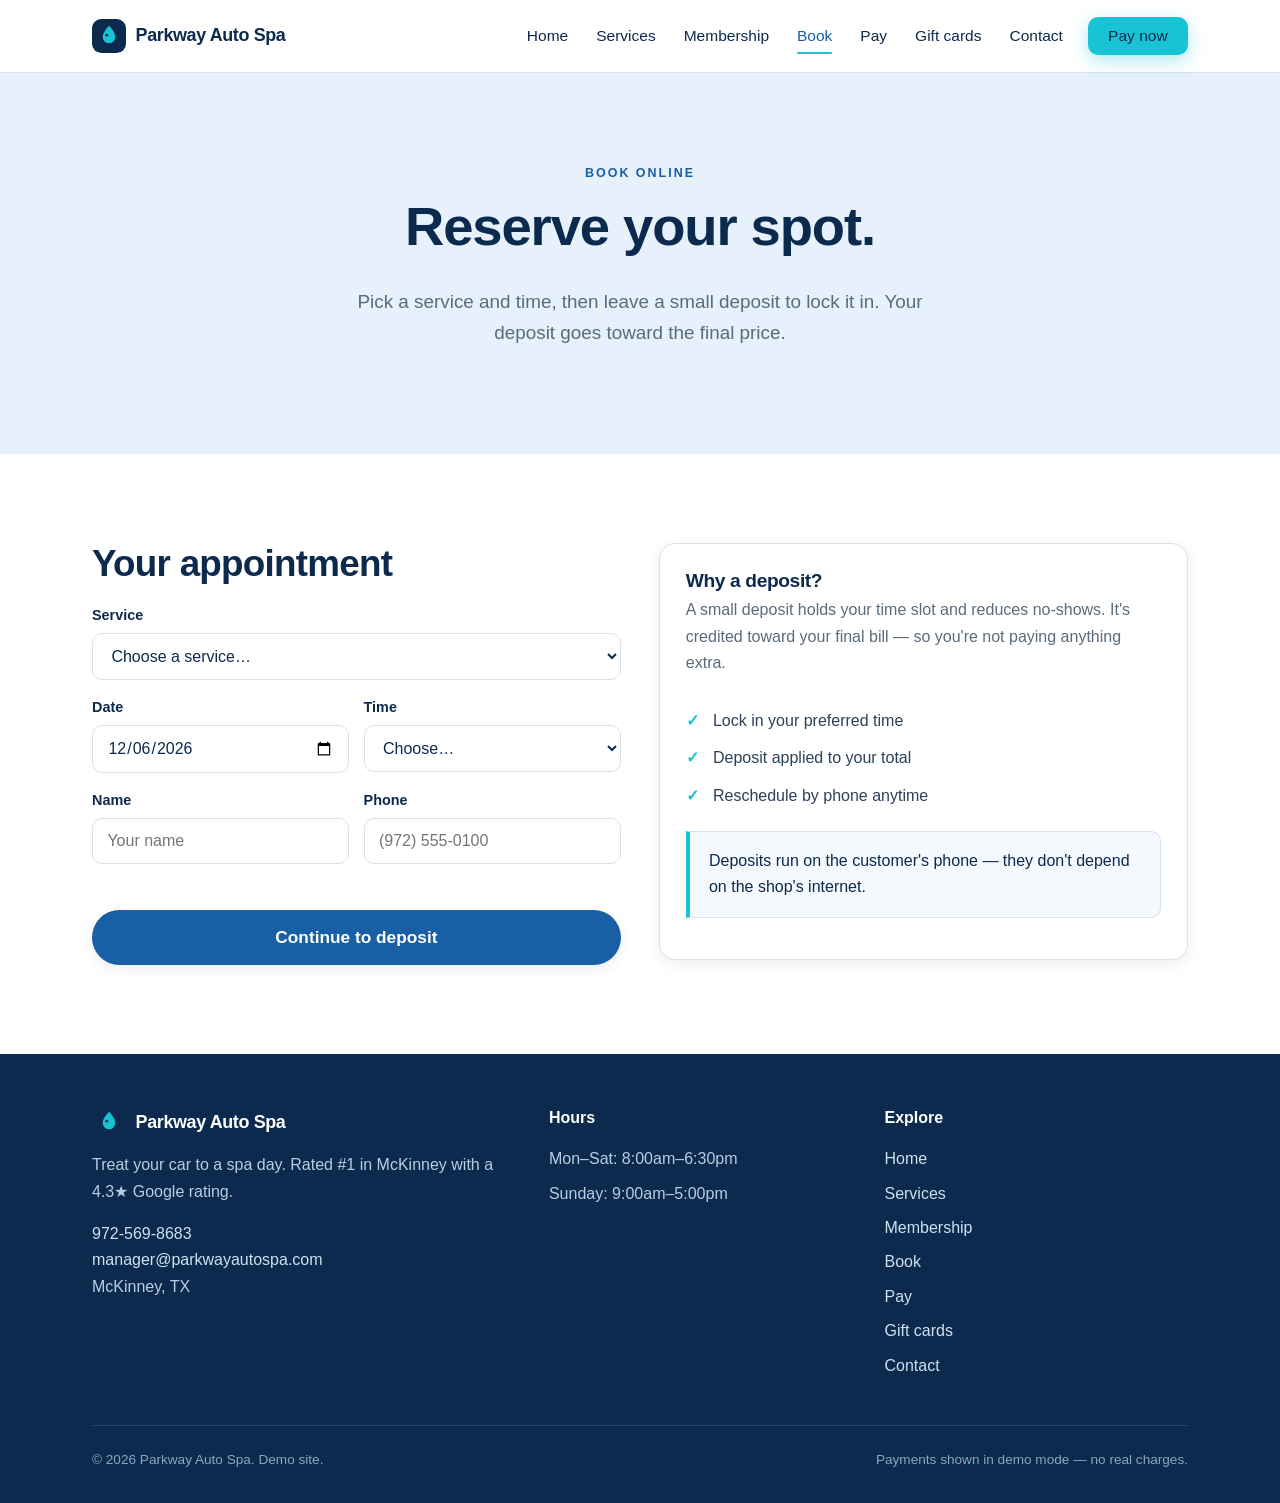
==== book.html @ 6ee26df0 "feat: membership and booking pages with shared demo checkout modal" ====
<!doctype html>
<html lang="en">
<head>
<meta charset="utf-8">
<meta name="viewport" content="width=device-width, initial-scale=1">
<title>Book a Wash — Parkway Auto Spa</title>
<meta name="description" content="Book a wash or detail at Parkway Auto Spa in McKinney, TX. Reserve your time and leave a quick deposit to lock it in.">
<link rel="stylesheet" href="css/styles.css">
</head>
<body>
<div id="site-header"></div>

<main>
  <section class="section section--tint">
    <div class="wrap center">
      <p class="eyebrow">Book online</p>
      <h1>Reserve your spot.</h1>
      <p class="lead">Pick a service and time, then leave a small deposit to lock it in. Your deposit goes toward the final price.</p>
    </div>
  </section>

  <section class="section">
    <div class="wrap split">
      <div>
        <h2>Your appointment</h2>
        <form id="book-form" novalidate>
          <div class="field">
            <label for="bk-service">Service</label>
            <select id="bk-service">
              <option value="">Choose a service&hellip;</option>
              <option value="Exterior wash" data-deposit="10">Exterior wash — from $8</option>
              <option value="Full-service wash" data-deposit="10">Full-service wash — from $26</option>
              <option value="Detailing" data-deposit="25">Detailing — from $150</option>
              <option value="Hand wash &amp; wax" data-deposit="15">Hand wash &amp; wax</option>
              <option value="Ceramic clear coat" data-deposit="25">Ceramic clear coat</option>
            </select>
          </div>
          <div class="field-row">
            <div class="field">
              <label for="bk-date">Date</label>
              <input type="date" id="bk-date">
            </div>
            <div class="field">
              <label for="bk-time">Time</label>
              <select id="bk-time">
                <option value="">Choose&hellip;</option>
                <option>8:00 AM</option><option>9:00 AM</option><option>10:00 AM</option>
                <option>11:00 AM</option><option>12:00 PM</option><option>1:00 PM</option>
                <option>2:00 PM</option><option>3:00 PM</option><option>4:00 PM</option>
                <option>5:00 PM</option>
              </select>
            </div>
          </div>
          <div class="field-row">
            <div class="field"><label for="bk-name">Name</label><input id="bk-name" autocomplete="name" placeholder="Your name"></div>
            <div class="field"><label for="bk-phone">Phone</label><input id="bk-phone" inputmode="tel" autocomplete="tel" placeholder="(972) 555-0100"></div>
          </div>
          <p class="bk-error" style="color:#c0392b;min-height:1.2em;font-size:.9rem;margin:.2rem 0 .6rem"></p>
          <button type="submit" class="btn btn-primary btn-lg btn-block">Continue to deposit</button>
        </form>
      </div>

      <div class="card">
        <h3>Why a deposit?</h3>
        <p class="muted">A small deposit holds your time slot and reduces no-shows. It's credited toward your final bill — so you're not paying anything extra.</p>
        <ul>
          <li>Lock in your preferred time</li>
          <li>Deposit applied to your total</li>
          <li>Reschedule by phone anytime</li>
        </ul>
        <div class="notice">Deposits run on the customer's phone — they don't depend on the shop's internet.</div>
      </div>
    </div>
  </section>
</main>

<div id="site-footer"></div>
<script src="js/main.js"></script>
<script src="js/checkout.js"></script>
<script>
  (function () {
    var form = document.getElementById("book-form");
    var date = document.getElementById("bk-date");
    var err = form.querySelector(".bk-error");
    var today = new Date().toISOString().split("T")[0];
    date.min = today; date.value = today;

    form.addEventListener("submit", function (e) {
      e.preventDefault();
      err.textContent = "";
      var svc = document.getElementById("bk-service");
      var time = document.getElementById("bk-time").value;
      var name = document.getElementById("bk-name").value.trim();
      var phone = document.getElementById("bk-phone").value.trim();
      if (!svc.value) { err.textContent = "Please choose a service."; return; }
      if (!date.value) { err.textContent = "Please choose a date."; return; }
      if (!time) { err.textContent = "Please choose a time."; return; }
      if (!name) { err.textContent = "Please enter your name."; return; }
      if (!phone) { err.textContent = "Please enter a phone number."; return; }
      var deposit = parseFloat(svc.options[svc.selectedIndex].getAttribute("data-deposit")) || 10;
      PayKit.openCheckout({
        label: "Deposit — " + svc.value + ", " + date.value + " at " + time,
        amount: deposit,
        mode: "deposit"
      });
    });
  })();
</script>
</body>
</html>
---- css/styles.css ----
/* Parkway Auto Spa — "Premium Spa" design system
   Self-contained, offline-first. System fonts only (no web-font CDN). */

:root {
  --navy: #0C2A4D;
  --navy-700: #123a63;
  --blue: #185FA5;
  --blue-600: #1f6fbd;
  --cyan: #19C3D6;
  --cyan-200: #8fe3ee;
  --surface: #F5F8FC;
  --tint: #E6F1FB;
  --white: #FFFFFF;
  --ink: #0C2A4D;
  --muted: #5A6B7B;
  --line: #D8E2EE;
  --gold: #F3B73E;

  --radius: 16px;
  --radius-sm: 10px;
  --radius-pill: 999px;
  --maxw: 1140px;
  --font: -apple-system, BlinkMacSystemFont, "Segoe UI", Roboto, Helvetica, Arial, "Apple Color Emoji", sans-serif;
  --shadow: 0 10px 30px rgba(12, 42, 77, .10);
  --shadow-sm: 0 4px 14px rgba(12, 42, 77, .08);
  --shadow-lg: 0 24px 60px rgba(12, 42, 77, .18);
}

* { box-sizing: border-box; }

html { scroll-behavior: smooth; }

body {
  margin: 0;
  font-family: var(--font);
  color: var(--ink);
  background: var(--white);
  line-height: 1.65;
  -webkit-font-smoothing: antialiased;
}

img { max-width: 100%; display: block; }

a { color: var(--blue); text-decoration: none; }
a:hover { text-decoration: underline; }

h1, h2, h3 { line-height: 1.15; color: var(--navy); margin: 0 0 .5em; font-weight: 700; letter-spacing: -.02em; }
h1 { font-size: clamp(2.1rem, 5vw, 3.4rem); }
h2 { font-size: clamp(1.6rem, 3.2vw, 2.3rem); }
h3 { font-size: 1.2rem; }
p { margin: 0 0 1rem; }

.wrap { max-width: var(--maxw); margin: 0 auto; padding: 0 22px; }
.section { padding: clamp(3rem, 7vw, 6rem) 0; }
.section--tint { background: var(--tint); }
.section--surface { background: var(--surface); }
.section--navy { background: var(--navy); color: #dce8f5; }
.section--navy h1, .section--navy h2, .section--navy h3 { color: #fff; }
.center { text-align: center; }
.lead { font-size: 1.18rem; color: var(--muted); max-width: 620px; }
.center .lead { margin-left: auto; margin-right: auto; }
.eyebrow { text-transform: uppercase; letter-spacing: .16em; font-size: .78rem; font-weight: 700; color: var(--blue); margin-bottom: .8rem; }
.muted { color: var(--muted); }

/* ---- buttons ---- */
.btn {
  display: inline-flex; align-items: center; gap: .5rem;
  padding: .85rem 1.5rem; border-radius: var(--radius-pill);
  font-weight: 600; font-size: 1rem; border: 2px solid transparent;
  cursor: pointer; transition: transform .12s ease, box-shadow .12s ease, background .12s ease;
  text-decoration: none; line-height: 1; font-family: inherit;
}
.btn:hover { text-decoration: none; transform: translateY(-2px); }
.btn:active { transform: translateY(0); }
.btn-primary { background: var(--blue); color: #fff; box-shadow: var(--shadow-sm); }
.btn-primary:hover { background: var(--blue-600); }
.btn-accent { background: var(--cyan); color: var(--navy); box-shadow: 0 6px 18px rgba(25,195,214,.35); }
.btn-accent:hover { background: #2fd0e2; }
.btn-ghost { background: transparent; color: var(--navy); border-color: var(--line); }
.btn-ghost:hover { border-color: var(--blue); color: var(--blue); }
.section--navy .btn-ghost, .hero .btn-ghost { color: #fff; border-color: rgba(255,255,255,.4); }
.section--navy .btn-ghost:hover, .hero .btn-ghost:hover { border-color: #fff; color: #fff; background: rgba(255,255,255,.08); }
.btn-lg { padding: 1.05rem 2rem; font-size: 1.08rem; }
.btn-block { width: 100%; justify-content: center; }

/* ---- header / nav ---- */
.site-header {
  position: sticky; top: 0; z-index: 50;
  background: rgba(255,255,255,.92); backdrop-filter: saturate(180%) blur(10px);
  border-bottom: 1px solid var(--line);
}
.site-header .wrap { display: flex; align-items: center; gap: 1.5rem; height: 72px; }
.brand { display: flex; align-items: center; gap: .6rem; font-weight: 800; color: var(--navy); font-size: 1.12rem; letter-spacing: -.02em; }
.brand:hover { text-decoration: none; }
.brand .mark { width: 34px; height: 34px; flex: 0 0 auto; }
.nav { display: flex; align-items: center; gap: .35rem; margin-left: auto; }
.nav a {
  color: var(--navy); font-weight: 500; font-size: .97rem; padding: .5rem .7rem;
  border-radius: var(--radius-sm); position: relative;
}
.nav a:hover { background: var(--tint); text-decoration: none; }
.nav a.active { color: var(--blue); }
.nav a.active::after {
  content: ""; position: absolute; left: .7rem; right: .7rem; bottom: .18rem; height: 2px;
  background: var(--cyan); border-radius: 2px;
}
.nav .btn { margin-left: .5rem; padding: .6rem 1.15rem; }
.nav-toggle {
  display: none; margin-left: auto; background: none; border: 1px solid var(--line);
  border-radius: var(--radius-sm); width: 44px; height: 42px; cursor: pointer; color: var(--navy);
  font-size: 1.4rem; align-items: center; justify-content: center;
}

@media (max-width: 880px) {
  .nav-toggle { display: inline-flex; }
  .nav {
    position: absolute; top: 72px; left: 0; right: 0; flex-direction: column; align-items: stretch;
    background: #fff; border-bottom: 1px solid var(--line); padding: .6rem 22px 1.1rem;
    gap: .15rem; display: none; box-shadow: var(--shadow);
  }
  .nav.open { display: flex; }
  .nav a { padding: .8rem .6rem; }
  .nav a.active::after { display: none; }
  .nav .btn { margin: .4rem 0 0; }
}

/* ---- hero ---- */
.hero { background: linear-gradient(160deg, #0b2747 0%, #123a63 100%); color: #fff; position: relative; overflow: hidden; }
.hero::after {
  content: ""; position: absolute; right: -8%; top: -30%; width: 520px; height: 520px;
  background: radial-gradient(circle, rgba(25,195,214,.28), transparent 62%); pointer-events: none;
}
.hero .wrap { position: relative; z-index: 1; padding-top: clamp(3rem,7vw,5.5rem); padding-bottom: clamp(3rem,7vw,5.5rem); }
.hero h1 { color: #fff; max-width: 14ch; }
.hero p { color: #cfe0f1; font-size: 1.22rem; max-width: 52ch; }
.hero-cta { display: flex; flex-wrap: wrap; gap: .9rem; margin-top: 1.7rem; }
.rating { display: inline-flex; align-items: center; gap: .55rem; margin-bottom: 1.3rem;
  background: rgba(255,255,255,.10); border: 1px solid rgba(255,255,255,.18);
  padding: .4rem .9rem; border-radius: var(--radius-pill); font-size: .9rem; color: #eaf3fb; }
.rating .stars { color: var(--gold); letter-spacing: 1px; }

/* ---- cards & grids ---- */
.grid { display: grid; gap: 1.3rem; }
.grid-2 { grid-template-columns: repeat(auto-fit, minmax(280px, 1fr)); }
.grid-3 { grid-template-columns: repeat(auto-fit, minmax(250px, 1fr)); }
.grid-4 { grid-template-columns: repeat(auto-fit, minmax(210px, 1fr)); }

.card {
  background: #fff; border: 1px solid var(--line); border-radius: var(--radius);
  padding: 1.6rem; box-shadow: var(--shadow-sm); transition: transform .15s ease, box-shadow .15s ease;
  display: flex; flex-direction: column;
}
.card--hover:hover { transform: translateY(-4px); box-shadow: var(--shadow); }
.card .icon {
  width: 48px; height: 48px; border-radius: 12px; background: var(--tint); color: var(--blue);
  display: flex; align-items: center; justify-content: center; margin-bottom: 1rem;
}
.card .icon svg { width: 26px; height: 26px; }
.card h3 { margin-bottom: .35rem; }
.card .price { font-size: 1.5rem; font-weight: 800; color: var(--navy); margin: .2rem 0 .1rem; }
.card .price small { font-size: .85rem; font-weight: 600; color: var(--muted); }
.card .card-cta { margin-top: auto; padding-top: 1rem; }
.card ul { list-style: none; padding: 0; margin: .6rem 0 0; }
.card ul li { padding: .35rem 0 .35rem 1.7rem; position: relative; color: #2c4159; }
.card ul li::before { content: "✓"; position: absolute; left: 0; color: var(--cyan); font-weight: 800; }

.card--featured { border: 2px solid var(--cyan); box-shadow: var(--shadow); position: relative; }

.badge { display: inline-block; background: var(--tint); color: var(--blue); font-weight: 700;
  font-size: .76rem; letter-spacing: .04em; padding: .3rem .75rem; border-radius: var(--radius-pill); }
.badge--cyan { background: var(--cyan); color: var(--navy); }
.badge--gold { background: #fdf0d4; color: #8a6209; }

/* ---- pay band (icon row of payment options) ---- */
.payband .grid-4 { gap: 1rem; }
.feature { text-align: center; padding: 1.4rem 1rem; }
.feature .icon { margin: 0 auto 1rem; }

/* ---- forms / checkout ---- */
.field { margin-bottom: 1rem; }
.field label { display: block; font-weight: 600; font-size: .9rem; margin-bottom: .35rem; color: var(--navy); }
.field input, .field select, .field textarea {
  width: 100%; padding: .8rem .9rem; border: 1px solid var(--line); border-radius: var(--radius-sm);
  font-size: 1rem; font-family: inherit; color: var(--ink); background: #fff; transition: border .12s, box-shadow .12s;
}
.field input:focus, .field select:focus, .field textarea:focus {
  outline: none; border-color: var(--blue); box-shadow: 0 0 0 3px rgba(24,95,165,.15);
}
.field-row { display: grid; grid-template-columns: 1fr 1fr; gap: .9rem; }

.checkout { max-width: 460px; }
.checkout .demo-badge {
  display: flex; align-items: center; gap: .5rem; background: #fff7e6; color: #8a6209;
  border: 1px solid #f2dca0; border-radius: var(--radius-sm); padding: .6rem .8rem;
  font-size: .85rem; font-weight: 600; margin-bottom: 1.1rem;
}
.checkout .total { display: flex; justify-content: space-between; align-items: baseline;
  font-weight: 700; font-size: 1.25rem; color: var(--navy); margin: 0 0 1.1rem;
  padding-bottom: 1.1rem; border-bottom: 1px solid var(--line); }
.wallet-row { display: flex; gap: .6rem; margin-bottom: 1rem; }
.wallet-btn { flex: 1; padding: .8rem; border-radius: var(--radius-sm); border: 1px solid var(--line);
  background: #fff; font-weight: 700; cursor: pointer; font-family: inherit; font-size: .95rem;
  display: flex; align-items: center; justify-content: center; gap: .4rem; color: var(--navy); }
.wallet-btn:hover { border-color: var(--blue); }
.wallet-btn.dark { background: #000; color: #fff; border-color: #000; }
.divider { text-align: center; color: var(--muted); font-size: .85rem; margin: .4rem 0 1rem; position: relative; }
.divider::before, .divider::after { content: ""; position: absolute; top: 50%; width: 38%; height: 1px; background: var(--line); }
.divider::before { left: 0; } .divider::after { right: 0; }

.receipt { text-align: center; }
.receipt .check { width: 68px; height: 68px; border-radius: 50%; background: #e6f8ec; color: #1a9d4e;
  display: flex; align-items: center; justify-content: center; margin: 0 auto 1rem; }
.receipt .check svg { width: 36px; height: 36px; }
.receipt-rows { text-align: left; margin: 1.2rem 0; border: 1px solid var(--line); border-radius: var(--radius-sm); overflow: hidden; }
.receipt-rows .r { display: flex; justify-content: space-between; padding: .7rem 1rem; border-bottom: 1px solid var(--line); font-size: .95rem; }
.receipt-rows .r:last-child { border-bottom: 0; }
.receipt-rows .r span:first-child { color: var(--muted); }
.receipt-rows .r span:last-child { font-weight: 600; }

/* ---- QR ---- */
.qr-card { text-align: center; }
.qr-box { width: 232px; max-width: 100%; margin: 1rem auto; padding: 16px; background: #fff;
  border: 1px solid var(--line); border-radius: var(--radius); box-shadow: var(--shadow-sm); }
.qr-box svg, .qr-box img { width: 100%; height: auto; display: block; }

/* ---- amount chips ---- */
.chips { display: flex; flex-wrap: wrap; gap: .5rem; margin-bottom: 1rem; }
.chip { padding: .55rem 1rem; border: 1px solid var(--line); border-radius: var(--radius-pill);
  background: #fff; cursor: pointer; font-weight: 600; font-family: inherit; color: var(--navy); font-size: .95rem; }
.chip:hover { border-color: var(--blue); }
.chip.selected { background: var(--blue); color: #fff; border-color: var(--blue); }

/* ---- split layout ---- */
.split { display: grid; grid-template-columns: 1fr 1fr; gap: 2.4rem; align-items: start; }
@media (max-width: 860px) { .split { grid-template-columns: 1fr; } .field-row { grid-template-columns: 1fr; } }

/* ---- footer ---- */
.site-footer { background: var(--navy); color: #b9cde2; padding: 3.2rem 0 2rem; }
.site-footer a { color: #cfe0f1; }
.site-footer .cols { display: grid; grid-template-columns: 1.4fr 1fr 1fr; gap: 2rem; }
.site-footer h4 { color: #fff; font-size: 1rem; margin: 0 0 .9rem; }
.site-footer .brand { color: #fff; margin-bottom: .8rem; }
.site-footer ul { list-style: none; padding: 0; margin: 0; }
.site-footer ul li { margin-bottom: .5rem; }
.site-footer .legal { border-top: 1px solid rgba(255,255,255,.12); margin-top: 2.4rem; padding-top: 1.4rem;
  font-size: .85rem; color: #8aa6c4; display: flex; justify-content: space-between; flex-wrap: wrap; gap: .5rem; }
@media (max-width: 740px) { .site-footer .cols { grid-template-columns: 1fr; } }

/* ---- checkout modal ---- */
.modal-overlay { position: fixed; inset: 0; background: rgba(8,24,43,.55); display: none;
  align-items: flex-start; justify-content: center; padding: 5vh 16px; z-index: 100; overflow: auto; }
.modal-overlay.open { display: flex; }
.modal-panel { background: #fff; border-radius: var(--radius); max-width: 520px; width: 100%;
  padding: 1.9rem; position: relative; box-shadow: var(--shadow-lg); }
.modal-close { position: absolute; top: .7rem; right: 1rem; background: none; border: none;
  font-size: 1.9rem; line-height: 1; cursor: pointer; color: var(--muted); }
.modal-close:hover { color: var(--navy); }

/* ---- misc ---- */
.notice { background: var(--surface); border: 1px solid var(--line); border-left: 4px solid var(--cyan);
  border-radius: 0 var(--radius-sm) var(--radius-sm) 0; padding: 1rem 1.2rem; margin: 1rem 0; }
.sr-only { position: absolute; width: 1px; height: 1px; overflow: hidden; clip: rect(0,0,0,0); }
.stack > * + * { margin-top: 1rem; }
.mt-2 { margin-top: 1.5rem; } .mt-3 { margin-top: 2rem; }
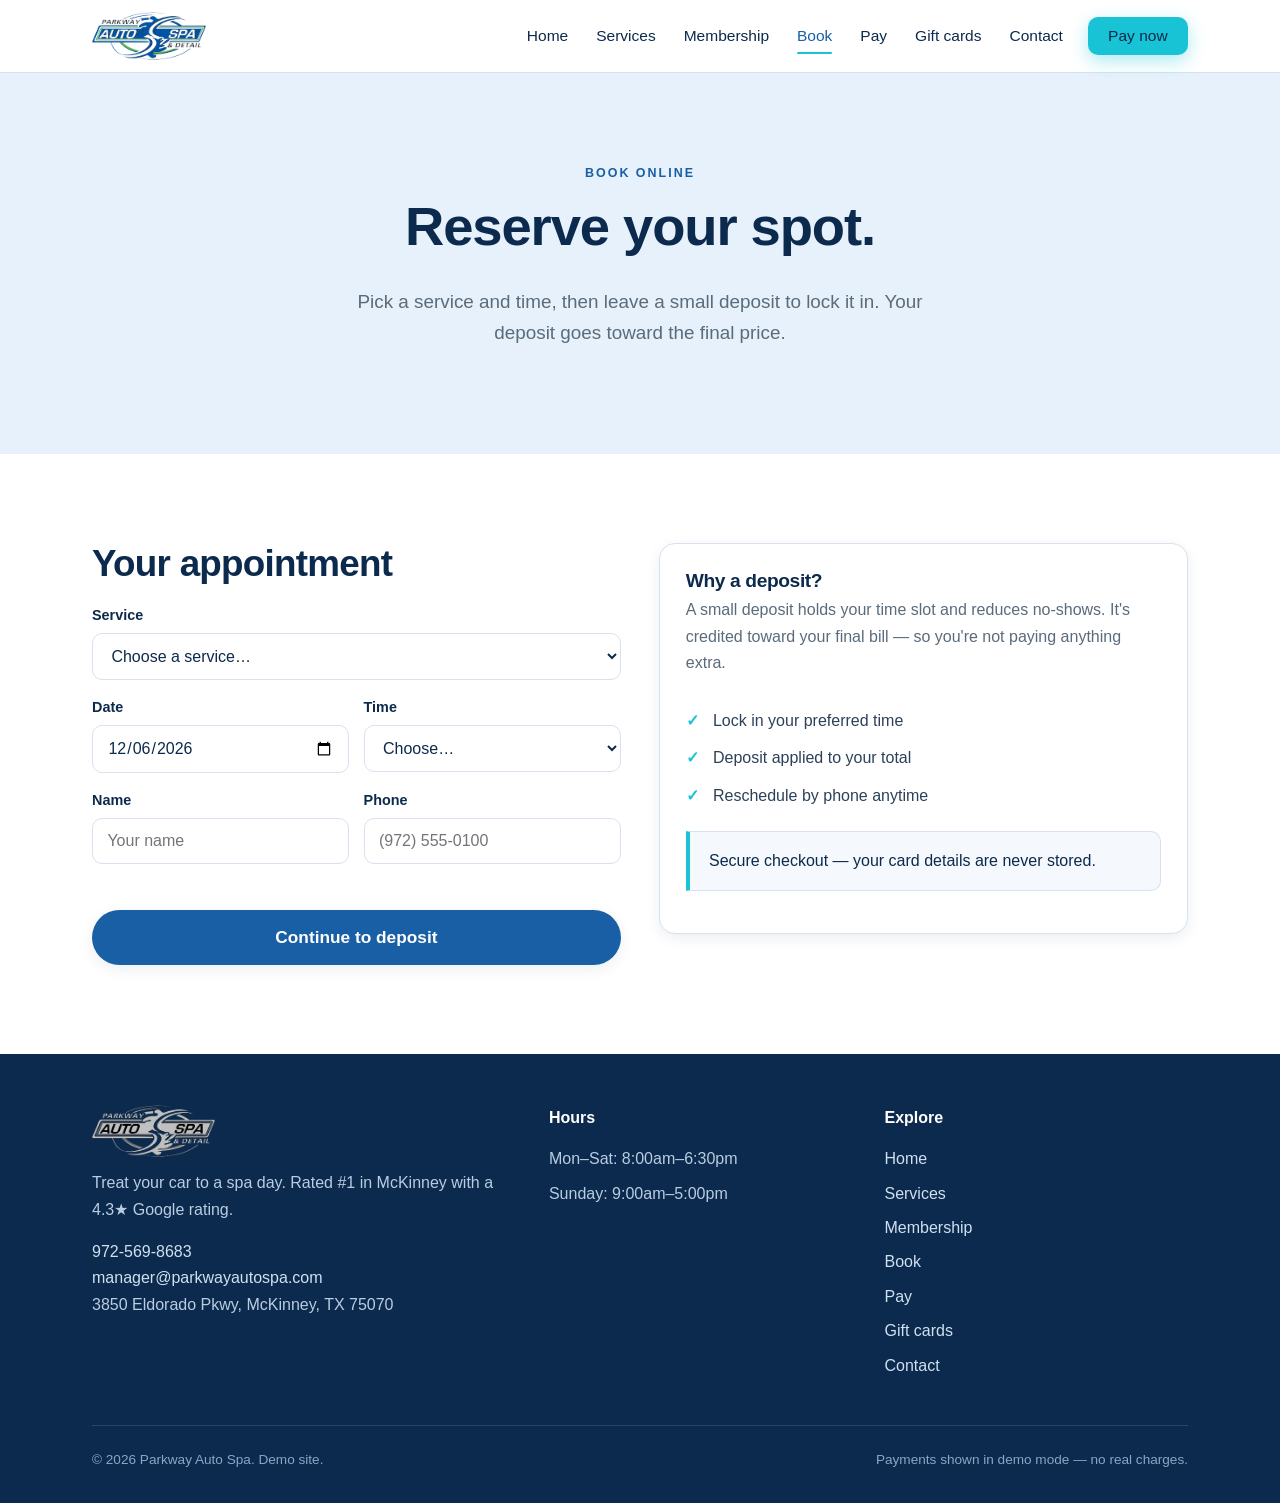
==== commit b6dcb3ed: "copy: make site fully customer-facing Remove owner-facing pitch language so the site reads exactly a" ====
--- a/book.html
+++ b/book.html
@@ -68,7 +68,7 @@
           <li>Deposit applied to your total</li>
           <li>Reschedule by phone anytime</li>
         </ul>
-        <div class="notice">Deposits run on the customer's phone — they don't depend on the shop's internet.</div>
+        <div class="notice">Secure checkout &mdash; your card details are never stored.</div>
       </div>
     </div>
   </section>
--- a/css/styles.css
+++ b/css/styles.css
@@ -92,7 +92,9 @@
 .site-header .wrap { display: flex; align-items: center; gap: 1.5rem; height: 72px; }
 .brand { display: flex; align-items: center; gap: .6rem; font-weight: 800; color: var(--navy); font-size: 1.12rem; letter-spacing: -.02em; }
 .brand:hover { text-decoration: none; }
-.brand .mark { width: 34px; height: 34px; flex: 0 0 auto; }
+.brand-logo { height: 48px; width: auto; display: block; }
+.site-footer .brand-logo { height: 52px; }
+@media (max-width: 880px) { .brand-logo { height: 40px; } }
 .nav { display: flex; align-items: center; gap: .35rem; margin-left: auto; }
 .nav a {
   color: var(--navy); font-weight: 500; font-size: .97rem; padding: .5rem .7rem;
@@ -125,7 +127,13 @@
 }
 
 /* ---- hero ---- */
-.hero { background: linear-gradient(160deg, #0b2747 0%, #123a63 100%); color: #fff; position: relative; overflow: hidden; }
+.hero {
+  background:
+    linear-gradient(100deg, rgba(9,33,60,.95) 0%, rgba(11,39,71,.84) 44%, rgba(16,52,90,.55) 100%),
+    url("../assets/hero-carwash.jpg");
+  background-size: cover; background-position: center right;
+  color: #fff; position: relative; overflow: hidden;
+}
 .hero::after {
   content: ""; position: absolute; right: -8%; top: -30%; width: 520px; height: 520px;
   background: radial-gradient(circle, rgba(25,195,214,.28), transparent 62%); pointer-events: none;
@@ -246,6 +254,11 @@
   font-size: .85rem; color: #8aa6c4; display: flex; justify-content: space-between; flex-wrap: wrap; gap: .5rem; }
 @media (max-width: 740px) { .site-footer .cols { grid-template-columns: 1fr; } }
 
+/* ---- gallery ---- */
+.gallery { display: grid; grid-template-columns: repeat(3, 1fr); gap: 1rem; }
+.gallery img { width: 100%; height: 250px; object-fit: cover; border-radius: var(--radius); box-shadow: var(--shadow-sm); }
+@media (max-width: 760px) { .gallery { grid-template-columns: 1fr; } .gallery img { height: 220px; } }
+
 /* ---- checkout modal ---- */
 .modal-overlay { position: fixed; inset: 0; background: rgba(8,24,43,.55); display: none;
   align-items: flex-start; justify-content: center; padding: 5vh 16px; z-index: 100; overflow: auto; }
